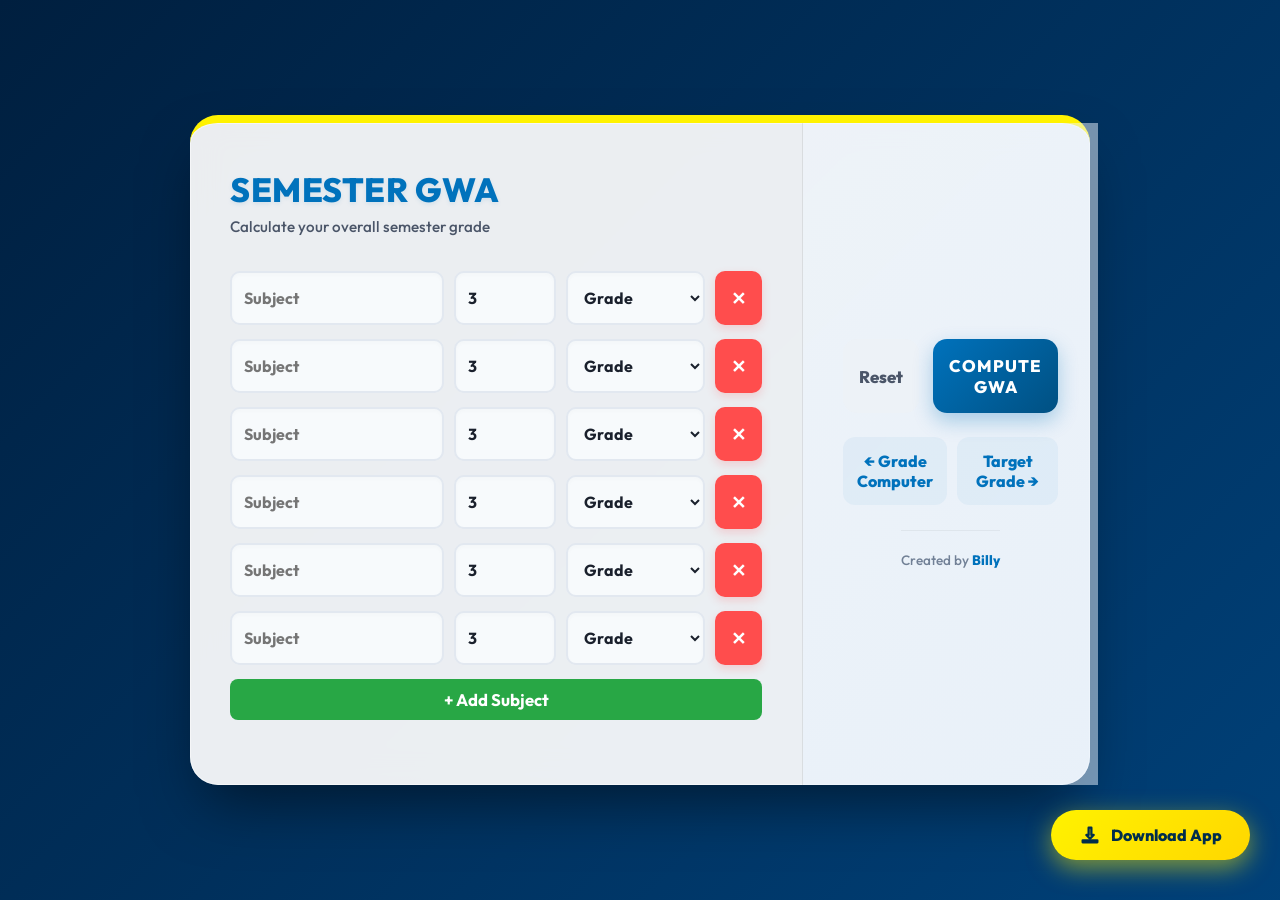
==== multi.html @ 65f6dc88 "Ultimate Premium UI Upgrade (Glassmorphism, 2-Column Desktop Layout, Animations, Multi-Subject)" ====
<!DOCTYPE html>
<html lang="en">

<head>
    <meta charset="UTF-8">
    <meta name="viewport" content="width=device-width, initial-scale=1.0">
    <title>STI Multi-Subject Calculator</title>
    <link rel="icon" type="image/png" href="icon.png">
    <link rel="apple-touch-icon" href="icon.png">
    <link rel="manifest" href="manifest.json">
    <meta name="theme-color" content="#0072bc">
    <link href="https://fonts.googleapis.com/css2?family=Pacifico&display=swap" rel="stylesheet">
    <link rel="stylesheet" href="style.css?v=4">
</head>

<body>

    <div class="container">
        <div class="panel-left">

        <div class="header">
            <h1>Semester GWA</h1>
            <p>Calculate your overall semester grade</p>
        </div>

        
        <div id="subjectsContainer">
            <!-- Subject rows -->
        </div>
        <button class="btn-add" onclick="addSubject()" style="background-color: #28a745; color: white; padding: 10px; margin-bottom: 20px; width: 100%; border: none; border-radius: 8px; font-weight: bold; cursor: pointer;">+ Add Subject</button>

        
        </div>
        <div class="panel-right">
<div class="btn-container">
            <button class="btn-reset" onclick="resetForm()">Reset</button>
            <button class="btn-compute" onclick="computeGWA()">Compute GWA</button>
        </div>

        <div class="result-box" id="resultBox">

            <p style="font-size: 0.9rem; color: #666;">Weighted Average</p>
            <div class="final-grade" id="finalGrade">00.00</div>
            <div class="point-grade" id="pointGrade">GWA: 0.00</div>
            <span class="status" id="statusText"></span>
            <div class="deans-lister-badge" id="deansBadge">🎓 Potential Dean's Lister!</div>
        </div>

        <div style="display: flex; gap: 10px; margin-top: 1.5rem;">
            <a href="index.html" class="nav-link" style="margin-top: 0; flex: 1;">← Grade Computer</a>
            <a href="target.html" class="nav-link" style="margin-top: 0; flex: 1;">Target Grade →</a>
        </div>

        <div class="footer">
            Created by <a href="https://www.facebook.com/bjsablayan355/" target="_blank">Billy</a>
        </div>
    
        </div>
</div>

    <script>
        const stiGrades = [1.00, 1.25, 1.50, 1.75, 2.00, 2.25, 2.50, 2.75, 3.00, 5.00];

        function createSubjectRow() {
            const row = document.createElement('div');
            row.className = 'subject-row';
            
            row.innerHTML = `
                <input type="text" class="subject-row-input subject-name" placeholder="Subject">
                <input type="number" class="subject-row-input subject-units" placeholder="Units" value="3" min="1" max="6">
                <select class="subject-row-input subject-grade">
                    <option value="" disabled selected>Grade</option>
                    ${stiGrades.map(g => `<option value="${g}">${g.toFixed(2)}</option>`).join('')}
                </select>
                <button onclick="this.parentElement.remove()" class="subject-row-remove">✕</button>
            `;
            return row;
        }

        function addSubject() {
            document.getElementById('subjectsContainer').appendChild(createSubjectRow());
        }

        function computeGWA() {
            const rows = document.querySelectorAll('.subject-row');
            let totalUnits = 0;
            let totalGradePoints = 0;
            let hasMissingGrades = false;
            let hasFailingGrade = false;

            rows.forEach(row => {
                const inputs = row.querySelectorAll('input');
                const select = row.querySelector('select');
                
                const units = parseFloat(inputs[1].value);
                const grade = parseFloat(select.value);

                if (isNaN(units) || isNaN(grade)) {
                    hasMissingGrades = true;
                } else {
                    totalUnits += units;
                    totalGradePoints += (grade * units);
                    if (grade > 3.00) {
                        hasFailingGrade = true;
                    }
                }
            });

            if (hasMissingGrades || rows.length === 0) {
                alert("Please fill in units and grades for all subjects.");
                return;
            }

            const overallGWA = totalGradePoints / totalUnits;
            
            const resultBox = document.getElementById('resultBox');
            const finalGradeDisplay = document.getElementById('finalGrade');
            const pointGradeDisplay = document.getElementById('pointGrade');
            const statusText = document.getElementById('statusText');
            const deansBadge = document.getElementById('deansBadge');

            resultBox.classList.remove('show');
            void resultBox.offsetWidth;
            resultBox.classList.add('show');

            finalGradeDisplay.innerText = overallGWA.toFixed(2);
            pointGradeDisplay.innerText = `Total Units: ${totalUnits}`;
            
            if (overallGWA <= 3.00 && !hasFailingGrade) {
                statusText.innerText = "PASSED SEMESTER";
                statusText.className = "status passed";
            } else {
                statusText.innerText = "FAILED SEMESTER";
                statusText.className = "status failed";
            }

            if (overallGWA <= 1.75 && !hasFailingGrade) {
                deansBadge.classList.add('show');
            } else {
                deansBadge.classList.remove('show');
            }

            saveData();
        }

        function resetForm() {
            document.getElementById('subjectsContainer').innerHTML = '';
            for(let i=0; i<6; i++) addSubject(); // Default 6 subjects
            document.getElementById('resultBox').classList.remove('show');
            localStorage.removeItem('sti-multi-grades');
        }

        function saveData() {
            const rows = document.querySelectorAll('.subject-row');
            const data = [];
            rows.forEach(row => {
                const inputs = row.querySelectorAll('input');
                const select = row.querySelector('select');
                data.push({
                    name: inputs[0].value,
                    units: inputs[1].value,
                    grade: select.value
                });
            });
            localStorage.setItem('sti-multi-grades', JSON.stringify(data));
        }

        function loadData() {
            const saved = JSON.parse(localStorage.getItem('sti-multi-grades'));
            const container = document.getElementById('subjectsContainer');
            container.innerHTML = '';
            
            if (saved && saved.length > 0) {
                saved.forEach(item => {
                    const row = createSubjectRow();
                    const inputs = row.querySelectorAll('input');
                    const select = row.querySelector('select');
                    inputs[0].value = item.name || '';
                    inputs[1].value = item.units || '';
                    select.value = item.grade || '';
                    container.appendChild(row);
                });
            } else {
                for(let i=0; i<6; i++) addSubject();
            }
        }

        window.onload = loadData;
</script>

    <script>
        // Register Service Worker for PWA (enables offline use)
        if ('serviceWorker' in navigator) {
            navigator.serviceWorker.register('./sw.js').catch(console.error);
        }

        // Hide button permanently if app already installed
        const installBtn = document.getElementById('pwaInstallBtn');
        if (localStorage.getItem('pwa-installed') === 'true') {
            installBtn.style.display = 'none';
        }

        let deferredPrompt = null;

        window.addEventListener('beforeinstallprompt', (e) => {
            e.preventDefault();
            deferredPrompt = e;
        });

        window.addEventListener('appinstalled', () => {
            deferredPrompt = null;
            localStorage.setItem('pwa-installed', 'true');
            installBtn.style.display = 'none';
        });

        function openPwaModal() {
            if (deferredPrompt) {
                deferredPrompt.prompt();
                deferredPrompt.userChoice.then(({ outcome }) => {
                    if (outcome === 'accepted') {
                        localStorage.setItem('pwa-installed', 'true');
                        installBtn.style.display = 'none';
                    }
                    deferredPrompt = null;
                });
            } else {
                document.getElementById('pwaModal').classList.add('active');
            }
        }

        function closePwaModal() {
            document.getElementById('pwaModal').classList.remove('active');
        }

        function switchBrowser(browser) {
            document.querySelectorAll('.pwa-browser-tab').forEach(t => t.classList.remove('active'));
            document.getElementById('tab-' + browser).classList.add('active');
            document.querySelectorAll('.pwa-instructions').forEach(el => el.style.display = 'none');
            document.getElementById('steps-' + browser).style.display = 'block';
        }
    </script>

    <!-- PWA Install Button -->
    <button class="pwa-install-btn" id="pwaInstallBtn" onclick="openPwaModal()">
        <svg class="pwa-icon" xmlns="http://www.w3.org/2000/svg" viewBox="0 0 24 24" fill="none" stroke="currentColor"
            stroke-width="2.5" stroke-linecap="round" stroke-linejoin="round">
            <path d="M12 16l-4-4h2.5V4h3v8H16l-4 4z" />
            <path d="M20 18H4v2h16v-2z" />
        </svg>
        Download App
    </button>

    <!-- PWA Instructions Modal -->
    <div class="pwa-overlay" id="pwaModal" onclick="if(event.target===this)closePwaModal()">
        <div class="pwa-modal">
            <button class="pwa-modal-close" onclick="closePwaModal()">&#x2715;</button>
            <div class="pwa-modal-title">📲 I-install ang App</div>
            <div class="pwa-modal-sub">Piliin ang iyong browser para sa instructions:</div>
            <div class="pwa-browser-tabs">
                <button class="pwa-browser-tab active" id="tab-chrome" onclick="switchBrowser('chrome')">Chrome</button>
                <button class="pwa-browser-tab" id="tab-edge" onclick="switchBrowser('edge')">Edge</button>
                <button class="pwa-browser-tab" id="tab-ios" onclick="switchBrowser('ios')">Safari (iOS)</button>
            </div>

            <!-- Chrome Steps -->
            <ul class="pwa-steps pwa-instructions" id="steps-chrome" style="display:block">
                <li><span class="step-num">1</span><span>I-open ang website sa <strong>Google Chrome</strong>
                        browser</span></li>
                <li><span class="step-num">2</span><span>I-click ang <strong>⋮ (three dots)</strong> sa kanang taas ng
                        browser</span></li>
                <li><span class="step-num">3</span><span>I-click ang <strong>&quot;Install STI Grade
                            Calculator...&quot;</strong> o <strong>&quot;Add to Home Screen&quot;</strong></span></li>
                <li><span class="step-num">4</span><span>I-click ang <strong>Install</strong> para ma-download ang app!
                        ✅</span></li>
            </ul>

            <!-- Edge Steps -->
            <ul class="pwa-steps pwa-instructions" id="steps-edge" style="display:none">
                <li><span class="step-num">1</span><span>I-open ang website sa <strong>Microsoft Edge</strong>
                        browser</span></li>
                <li><span class="step-num">2</span><span>I-click ang <strong>... (three dots)</strong> sa kanang taas ng
                        browser</span></li>
                <li><span class="step-num">3</span><span>I-click ang <strong>&quot;Apps&quot;</strong> →
                        <strong>&quot;Install this site as an app&quot;</strong></span></li>
                <li><span class="step-num">4</span><span>I-click ang <strong>Install</strong> para ma-download ang app!
                        ✅</span></li>
            </ul>

            <!-- iOS Safari Steps -->
            <ul class="pwa-steps pwa-instructions" id="steps-ios" style="display:none">
                <li><span class="step-num">1</span><span>I-open ang website sa <strong>Safari</strong> sa
                        iPhone/iPad</span></li>
                <li><span class="step-num">2</span><span>I-tap ang <strong>Share button (📤)</strong> sa ibaba ng
                        screen</span></li>
                <li><span class="step-num">3</span><span>I-scroll down at i-tap ang <strong>&quot;Add to Home
                            Screen&quot;</strong></span></li>
                <li><span class="step-num">4</span><span>I-tap ang <strong>Add</strong> para ma-install! ✅</span></li>
            </ul>
        </div>
    </div>


</body>

</html>
---- style.css ----
@import url('https://fonts.googleapis.com/css2?family=Outfit:wght@400;500;600;700;800&family=Pacifico&display=swap');

/* STI Color Palette & Premium Variables */
:root {
    --sti-blue: #0072bc;
    --sti-dark-blue: #005082;
    --sti-yellow: #fff200;
    --sti-text-dark: #1a202c;
    --white: #ffffff;
}

* {
    margin: 0;
    padding: 0;
    box-sizing: border-box;
    font-family: 'Outfit', 'Segoe UI', Tahoma, Geneva, Verdana, sans-serif;
}

/* 🌌 Animated Mesh-like Gradient Background */
body {
    background: linear-gradient(-45deg, #0072bc, #002d4b, #004c8c, #001f3f);
    background-size: 400% 400%;
    animation: gradientBG 15s ease infinite;
    min-height: 100vh;
    display: flex;
    justify-content: center;
    align-items: center;
    padding: 20px;
    overflow-x: hidden;
}

@keyframes gradientBG {
    0% { background-position: 0% 50%; }
    50% { background-position: 100% 50%; }
    100% { background-position: 0% 50%; }
}

/* 🧊 Glassmorphism Container */
.container {
    background: rgba(255, 255, 255, 0.92);
    backdrop-filter: blur(16px);
    -webkit-backdrop-filter: blur(16px);
    width: 100%;
    max-width: 500px;
    padding: 2.8rem 2.5rem;
    border-radius: 28px;
    box-shadow: 0 30px 60px -15px rgba(0, 0, 0, 0.5), inset 0 0 0 1px rgba(255, 255, 255, 0.5);
    border-top: 8px solid var(--sti-yellow);
    animation: slideUp 0.8s cubic-bezier(0.2, 0.8, 0.2, 1);
    position: relative;
    z-index: 10;
}

/* Header Design */
.header {
    text-align: center;
    margin-bottom: 2.2rem;
}

.header h1 {
    color: var(--sti-blue);
    font-weight: 800;
    font-size: 2.1rem;
    text-transform: uppercase;
    letter-spacing: 0.5px;
    text-shadow: 0 2px 4px rgba(0, 114, 188, 0.1);
}

.header p {
    color: #4a5568;
    font-size: 0.95rem;
    font-weight: 500;
    margin-top: 6px;
}

/* Premium Input Groups */
.input-group {
    margin-bottom: 1.4rem;
    position: relative;
}

.input-group label {
    display: block;
    font-size: 0.9rem;
    font-weight: 700;
    color: var(--sti-dark-blue);
    margin-bottom: 8px;
    letter-spacing: 0.2px;
}

.input-group input {
    width: 100%;
    padding: 15px 18px;
    border: 2px solid #e2e8f0;
    border-radius: 14px;
    font-size: 1.05rem;
    font-weight: 600;
    color: var(--sti-text-dark);
    transition: all 0.3s cubic-bezier(0.4, 0, 0.2, 1);
    outline: none;
    background-color: #f7fafc;
    box-shadow: inset 0 2px 4px rgba(0, 0, 0, 0.02);
}

.input-group input:focus {
    border-color: var(--sti-blue);
    background-color: #fff;
    box-shadow: 0 0 0 4px rgba(0, 114, 188, 0.15), inset 0 2px 4px rgba(0, 0, 0, 0.02);
    transform: translateY(-1px);
}

.weight-badge {
    position: absolute;
    right: 15px;
    top: 44px;
    background: #edf2f7;
    color: #4a5568;
    font-size: 0.75rem;
    padding: 4px 10px;
    border-radius: 8px;
    font-weight: 800;
    box-shadow: 0 2px 4px rgba(0,0,0,0.05);
}

/* ✨ Vibrant Buttons */
.btn-container {
    display: flex;
    gap: 14px;
    margin-top: 28px;
}

button {
    flex: 1;
    padding: 16px;
    border: none;
    border-radius: 14px;
    font-size: 1.05rem;
    font-weight: 800;
    cursor: pointer;
    transition: all 0.3s cubic-bezier(0.34, 1.56, 0.64, 1);
}

.btn-compute {
    background: linear-gradient(135deg, var(--sti-blue) 0%, var(--sti-dark-blue) 100%);
    color: white;
    text-transform: uppercase;
    letter-spacing: 1px;
    box-shadow: 0 8px 20px rgba(0, 114, 188, 0.3);
}

.btn-compute:hover {
    box-shadow: 0 12px 28px rgba(0, 114, 188, 0.5);
    transform: translateY(-3px) scale(1.02);
}

.btn-reset {
    background-color: #edf2f7;
    color: #4a5568;
    max-width: 120px;
}

.btn-reset:hover {
    background-color: #e2e8f0;
    transform: translateY(-2px);
    color: #1a202c;
}

/* 🌟 Polished Result Section & Animations */
.result-box {
    margin-top: 30px;
    padding: 28px 20px;
    border-radius: 20px;
    text-align: center;
    background: linear-gradient(145deg, #f0f7ff, #e6f2ff);
    display: none;
    border-left: 6px solid var(--sti-blue);
    box-shadow: 0 10px 25px rgba(0, 114, 188, 0.1);
}

.result-box.show {
    display: block;
    /* Springy pop animation */
    animation: popSpring 0.7s cubic-bezier(0.175, 0.885, 0.32, 1.275) forwards;
}

@keyframes popSpring {
    0% { opacity: 0; transform: scale(0.8) translateY(20px); }
    100% { opacity: 1; transform: scale(1) translateY(0); }
}

.final-grade {
    font-size: 3.5rem;
    font-weight: 800;
    color: var(--sti-dark-blue);
    margin: 12px 0;
    line-height: 1;
    text-shadow: 0 4px 12px rgba(0, 114, 188, 0.15);
}

.point-grade {
    font-size: 1.2rem;
    font-weight: 800;
    color: #1a202c;
    background: var(--sti-yellow);
    padding: 8px 22px;
    border-radius: 30px;
    display: inline-block;
    box-shadow: 0 6px 16px rgba(255, 242, 0, 0.4);
    border: 2px solid #e6d900;
}

.status {
    display: block;
    margin-top: 14px;
    font-size: 1rem;
    font-weight: 800;
    letter-spacing: 1.5px;
    text-transform: uppercase;
}

.status.passed { color: #38a169; }
.status.failed { color: #e53e3e; }

/* 👑 Premium Gold Shimmer Badge */
.deans-lister-badge {
    display: inline-block;
    margin-top: 18px;
    background: linear-gradient(135deg, #ffd700 0%, #ffaa00 100%);
    color: #002d4b;
    padding: 10px 24px;
    border-radius: 30px;
    font-size: 0.95rem;
    font-weight: 800;
    box-shadow: 0 6px 15px rgba(255, 215, 0, 0.4);
    position: relative;
    overflow: hidden; /* For shimmer effect */
    display: none;
    border: 1px solid rgba(255, 255, 255, 0.4);
}

.deans-lister-badge.show {
    display: inline-block;
    animation: badgePop 0.5s cubic-bezier(0.34, 1.56, 0.64, 1);
}

/* The Shine/Shimmer Sweep */
.deans-lister-badge::after {
    content: '';
    position: absolute;
    top: 0; left: -100%; width: 50%; height: 100%;
    background: linear-gradient(to right, rgba(255,255,255,0) 0%, rgba(255,255,255,0.8) 50%, rgba(255,255,255,0) 100%);
    transform: skewX(-20deg);
    animation: shimmerSweep 3s infinite ease-in-out;
}

@keyframes badgePop {
    0% { transform: scale(0.5); opacity: 0; }
    100% { transform: scale(1); opacity: 1; }
}

@keyframes shimmerSweep {
    0% { left: -100%; }
    20% { left: 200%; }
    100% { left: 200%; }
}

/* Animations */
@keyframes slideUp {
    from { opacity: 0; transform: translateY(50px) scale(0.95); }
    to { opacity: 1; transform: translateY(0) scale(1); }
}

/* Navigation Links */
.nav-link {
    display: block;
    text-align: center;
    margin-top: 1.8rem;
    color: var(--sti-blue);
    text-decoration: none;
    font-weight: 800;
    font-size: 1rem;
    padding: 14px;
    border-radius: 12px;
    transition: all 0.3s cubic-bezier(0.4, 0, 0.2, 1);
    background-color: rgba(0, 114, 188, 0.05);
}

.nav-link:hover {
    background-color: rgba(0, 114, 188, 0.15);
    color: var(--sti-dark-blue);
    transform: translateY(-2px);
}

.footer {
    text-align: center;
    margin-top: 25px;
    font-size: 0.85rem;
    color: #718096;
    border-top: 1px solid rgba(0,0,0,0.05);
    padding-top: 20px;
    font-weight: 500;
}

.footer a {
    color: var(--sti-blue);
    text-decoration: none;
    font-weight: 800;
    transition: color 0.2s;
}

.footer a:hover { color: var(--sti-dark-blue); text-decoration: underline; }

/* 📚 Multi-Subject Page Specifics */
.subject-row {
    display: flex;
    gap: 10px;
    margin-bottom: 14px;
}
.subject-row-input {
    padding: 14px 12px;
    border: 2px solid #e2e8f0;
    border-radius: 10px;
    font-size: 1rem;
    font-weight: 700;
    color: var(--sti-text-dark);
    outline: none;
    min-width: 0;
    transition: all 0.3s;
    background-color: #f7fafc;
    box-shadow: inset 0 2px 4px rgba(0, 0, 0, 0.02);
}
.subject-row-input.subject-name { flex: 2; }
.subject-row-input.subject-units { flex: 0.8; }
.subject-row-input.subject-grade { flex: 1.2; }
.subject-row-input:focus {
    border-color: var(--sti-blue);
    background-color: #fff;
    box-shadow: 0 0 0 3px rgba(0, 114, 188, 0.15);
    transform: translateY(-1px);
}

.subject-row-remove {
    flex: 0 0 auto;
    padding: 0 16px;
    background: #ff4d4d;
    color: white;
    border: none;
    border-radius: 10px;
    cursor: pointer;
    font-size: 1.1rem;
    font-weight: 900;
    display: flex;
    align-items: center;
    justify-content: center;
    transition: all 0.3s cubic-bezier(0.34, 1.56, 0.64, 1);
    box-shadow: 0 4px 10px rgba(255, 77, 77, 0.2);
}
.subject-row-remove:hover {
    background: #e60000;
    transform: scale(1.1) rotate(5deg);
    box-shadow: 0 6px 15px rgba(255, 77, 77, 0.4);
}

/* Target Grade Page Specifics */
.needed-input {
    background-color: var(--sti-yellow) !important;
    color: #000 !important;
    font-weight: 900 !important;
    border: 2px solid #e6d900 !important;
    box-shadow: 0 0 20px rgba(255, 242, 0, 0.5) !important;
    animation: pulse-needed 2s infinite;
}

@keyframes pulse-needed {
    0%, 100% { box-shadow: 0 0 15px rgba(255, 242, 0, 0.4); }
    50% { box-shadow: 0 0 25px rgba(255, 242, 0, 0.8); }
}

/* PWA Elements */
.pwa-install-btn {
    display: flex; position: fixed; bottom: 40px; right: 30px; align-items: center; gap: 10px;
    background: linear-gradient(135deg, #fff200 0%, #ffd700 100%); color: #002d4b; font-weight: 800; font-size: 1rem;
    padding: 14px 28px; border-radius: 50px; border: none; box-shadow: 0 8px 25px rgba(255, 242, 0, 0.5);
    cursor: pointer; z-index: 9998; transition: all 0.3s cubic-bezier(0.34, 1.56, 0.64, 1); animation: pulse-pwa 2.5s infinite;
}
.pwa-install-btn:hover { transform: scale(1.08) translateY(-4px); box-shadow: 0 12px 35px rgba(255, 242, 0, 0.7); }
.pwa-icon { width: 22px; height: 22px; flex-shrink: 0; }
@keyframes pulse-pwa {
    0%, 100% { box-shadow: 0 6px 20px rgba(255, 242, 0, 0.4); }
    50% { box-shadow: 0 6px 35px rgba(255, 242, 0, 0.7); }
}

/* Modals */
.pwa-overlay { display: none; position: fixed; inset: 0; background: rgba(0, 0, 0, 0.5); backdrop-filter: blur(8px); -webkit-backdrop-filter: blur(8px); z-index: 10001; justify-content: center; align-items: center; }
.pwa-overlay.active { display: flex; animation: fadeIn 0.3s ease; }
.pwa-modal { background: #fff; border-radius: 28px; padding: 36px 30px 28px; max-width: 380px; width: 92%; text-align: center; box-shadow: 0 25px 50px rgba(0, 0, 0, 0.5); position: relative; animation: popSpring 0.5s cubic-bezier(0.34, 1.56, 0.64, 1); }
.pwa-modal-title { color: #0072bc; font-size: 1.35rem; font-weight: 800; margin-bottom: 8px; }
.pwa-modal-sub { color: #4a5568; font-size: 0.95rem; margin-bottom: 24px; font-weight: 600; }
.pwa-steps { text-align: left; list-style: none; padding: 0; margin: 0 0 24px 0; }
.pwa-steps li { display: flex; align-items: flex-start; gap: 14px; margin-bottom: 16px; font-size: 0.95rem; color: #2d3748; line-height: 1.5; font-weight: 600; }
.pwa-steps li .step-num { min-width: 28px; height: 28px; background: #0072bc; color: #fff; border-radius: 50%; display: flex; align-items: center; justify-content: center; font-size: 0.85rem; font-weight: 800; flex-shrink: 0; box-shadow: 0 4px 10px rgba(0,114,188,0.3); }
.pwa-modal-close { position: absolute; top: 18px; right: 20px; background: none; border: none; font-size: 1.6rem; cursor: pointer; color: #a0aec0; transition: color 0.2s; }
.pwa-modal-close:hover { color: #1a202c; }
.pwa-browser-tabs { display: flex; gap: 12px; justify-content: center; margin-bottom: 24px; }
.pwa-browser-tab { padding: 10px 18px; border-radius: 20px; font-size: 0.9rem; font-weight: 800; cursor: pointer; border: 2px solid #e2e8f0; background: #f7fafc; color: #718096; transition: all 0.2s; }
.pwa-browser-tab.active { background: var(--sti-blue); border-color: var(--sti-blue); color: #fff; box-shadow: 0 6px 15px rgba(0, 114, 188, 0.3); transform: translateY(-2px); }


/* 📱 Ultimate Mobile Responsiveness */
@media (max-width: 520px) {
    .container {
        padding: 2rem 1.5rem;
        width: 95%;
        border-radius: 24px;
    }
    .header h1 { font-size: 1.8rem; }
    .header p { font-size: 0.9rem; }
    .input-group label { font-size: 0.85rem; }
    .input-group input { padding: 12px 14px; font-size: 1rem; }
    .weight-badge { top: 40px; }
    button { padding: 14px; font-size: 1rem; }
    .btn-container { margin-top: 20px; }
    
    .final-grade { font-size: 3rem; }
    .point-grade { font-size: 1.1rem; padding: 6px 18px; }
    
    .subject-row { gap: 6px !important; margin-bottom: 10px; }
    .subject-row-input { padding: 12px 8px !important; font-size: 0.9rem !important; }
    .subject-row-remove { padding: 0 12px !important; font-size: 0.9rem !important; }
    
    .pwa-install-btn { bottom: 30px; right: 20px; font-size: 0.9rem; padding: 12px 20px; }
    .pwa-modal { padding: 28px 20px 20px; }
}

@media (max-width: 380px) {
    .header h1 { font-size: 1.6rem; }
    .final-grade { font-size: 2.6rem; }
    .subject-row-input { font-size: 0.85rem !important; padding: 10px 6px !important; }
}

/* 💻 Desktop 2-Column Layout */
@media (min-width: 850px) {
    .container {
        max-width: 900px; /* Make it a wide rectangle */
        padding: 0; /* Remove container padding, panels will handle it */
        display: flex;
        flex-direction: row;
        align-items: stretch;
        animation: slideUp 0.8s cubic-bezier(0.2, 0.8, 0.2, 1);
        /* Removed floatCard animation to massively improve performance */
    }
    
    .panel-left {
        flex: 1.1;
        padding: 3rem;
        border-right: 1px solid rgba(0, 0, 0, 0.08);
        display: flex;
        flex-direction: column;
        justify-content: center;
    }
    
    .panel-right {
        flex: 0.9;
        padding: 3rem;
        background: linear-gradient(135deg, rgba(240, 247, 255, 0.5), rgba(230, 242, 255, 0.5));
        display: flex;
        flex-direction: column;
        justify-content: center;
        align-items: center;
    }

    .header {
        text-align: left;
    }

    /* Keep the result box always visible on desktop, just adjust margins */
    .result-box {
        margin-top: 0;
        width: 100%;
    }
    
    .btn-container {
        width: 100%;
        margin-top: 0;
    }
    
    .nav-link {
        width: 100%;
    }
}

/* Mobile panel layout (default) */
.panel-left, .panel-right {
    padding: 2.8rem 2.5rem;
    width: 100%;
}
@media (max-width: 520px) {
    .panel-left, .panel-right {
        padding: 2rem 1.5rem;
    }
}
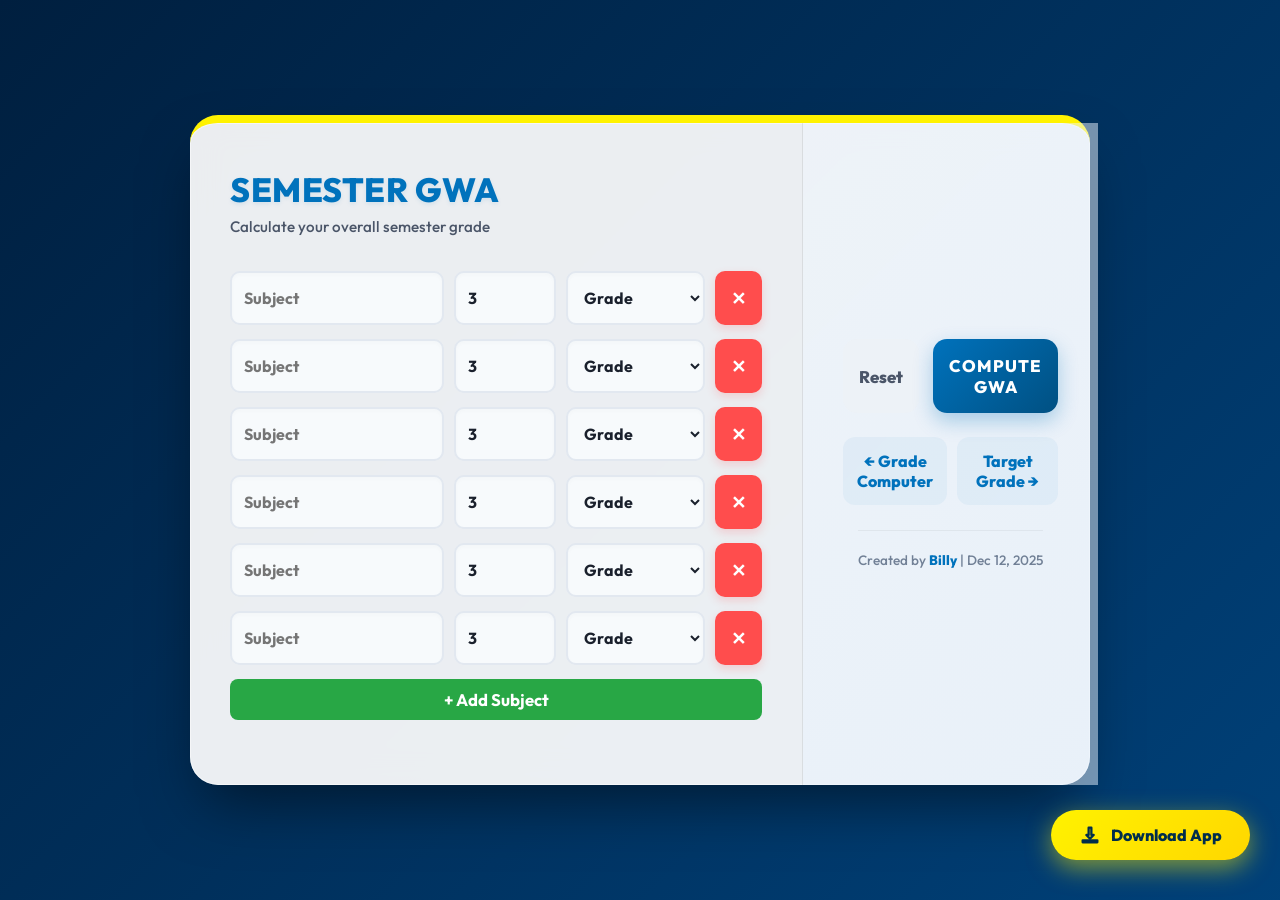
==== commit de4bf617: "Update footer with creation date Dec 12, 2025" ====
--- a/multi.html
+++ b/multi.html
@@ -5,12 +5,29 @@
     <meta charset="UTF-8">
     <meta name="viewport" content="width=device-width, initial-scale=1.0">
     <title>STI Multi-Subject Calculator</title>
+
+    <!-- SEO Meta Tags -->
+    <meta name="description" content="Calculate your overall GWA across multiple subjects for STI College. Multi-Subject Grade Calculator.">
+    <meta name="keywords" content="STI Multi-Subject Calculator, STI College, Grade Computer, GWA Calculator STI, STI Grading System">
+    <meta name="author" content="Billy">
+    
+    <!-- Open Graph / Social Media Tags -->
+    <meta property="og:title" content="STI Multi-Subject Calculator">
+    <meta property="og:description" content="Calculate your overall GWA across multiple subjects for STI College.">
+    <meta property="og:type" content="website">
+
     <link rel="icon" type="image/png" href="icon.png">
     <link rel="apple-touch-icon" href="icon.png">
     <link rel="manifest" href="manifest.json">
     <meta name="theme-color" content="#0072bc">
     <link href="https://fonts.googleapis.com/css2?family=Pacifico&display=swap" rel="stylesheet">
     <link rel="stylesheet" href="style.css?v=4">
+    
+    <!-- Vercel Analytics -->
+    <script>
+      window.va = window.va || function () { (window.vaq = window.vaq || []).push(arguments); };
+    </script>
+    <script defer src="/_vercel/insights/script.js"></script>
 </head>
 
 <body>
@@ -52,7 +69,7 @@
         </div>
 
         <div class="footer">
-            Created by <a href="https://www.facebook.com/bjsablayan355/" target="_blank">Billy</a>
+            Created by <a href="https://www.facebook.com/bjsablayan355/" target="_blank">Billy</a> | Dec 12, 2025
         </div>
     
         </div>
--- a/style.css
+++ b/style.css
@@ -390,6 +390,13 @@
     50% { box-shadow: 0 6px 35px rgba(255, 242, 0, 0.7); }
 }
 
+/* Hide PWA install button when app is running as PWA (standalone mode) */
+@media all and (display-mode: standalone) {
+    .pwa-install-btn {
+        display: none !important;
+    }
+}
+
 /* Modals */
 .pwa-overlay { display: none; position: fixed; inset: 0; background: rgba(0, 0, 0, 0.5); backdrop-filter: blur(8px); -webkit-backdrop-filter: blur(8px); z-index: 10001; justify-content: center; align-items: center; }
 .pwa-overlay.active { display: flex; animation: fadeIn 0.3s ease; }
